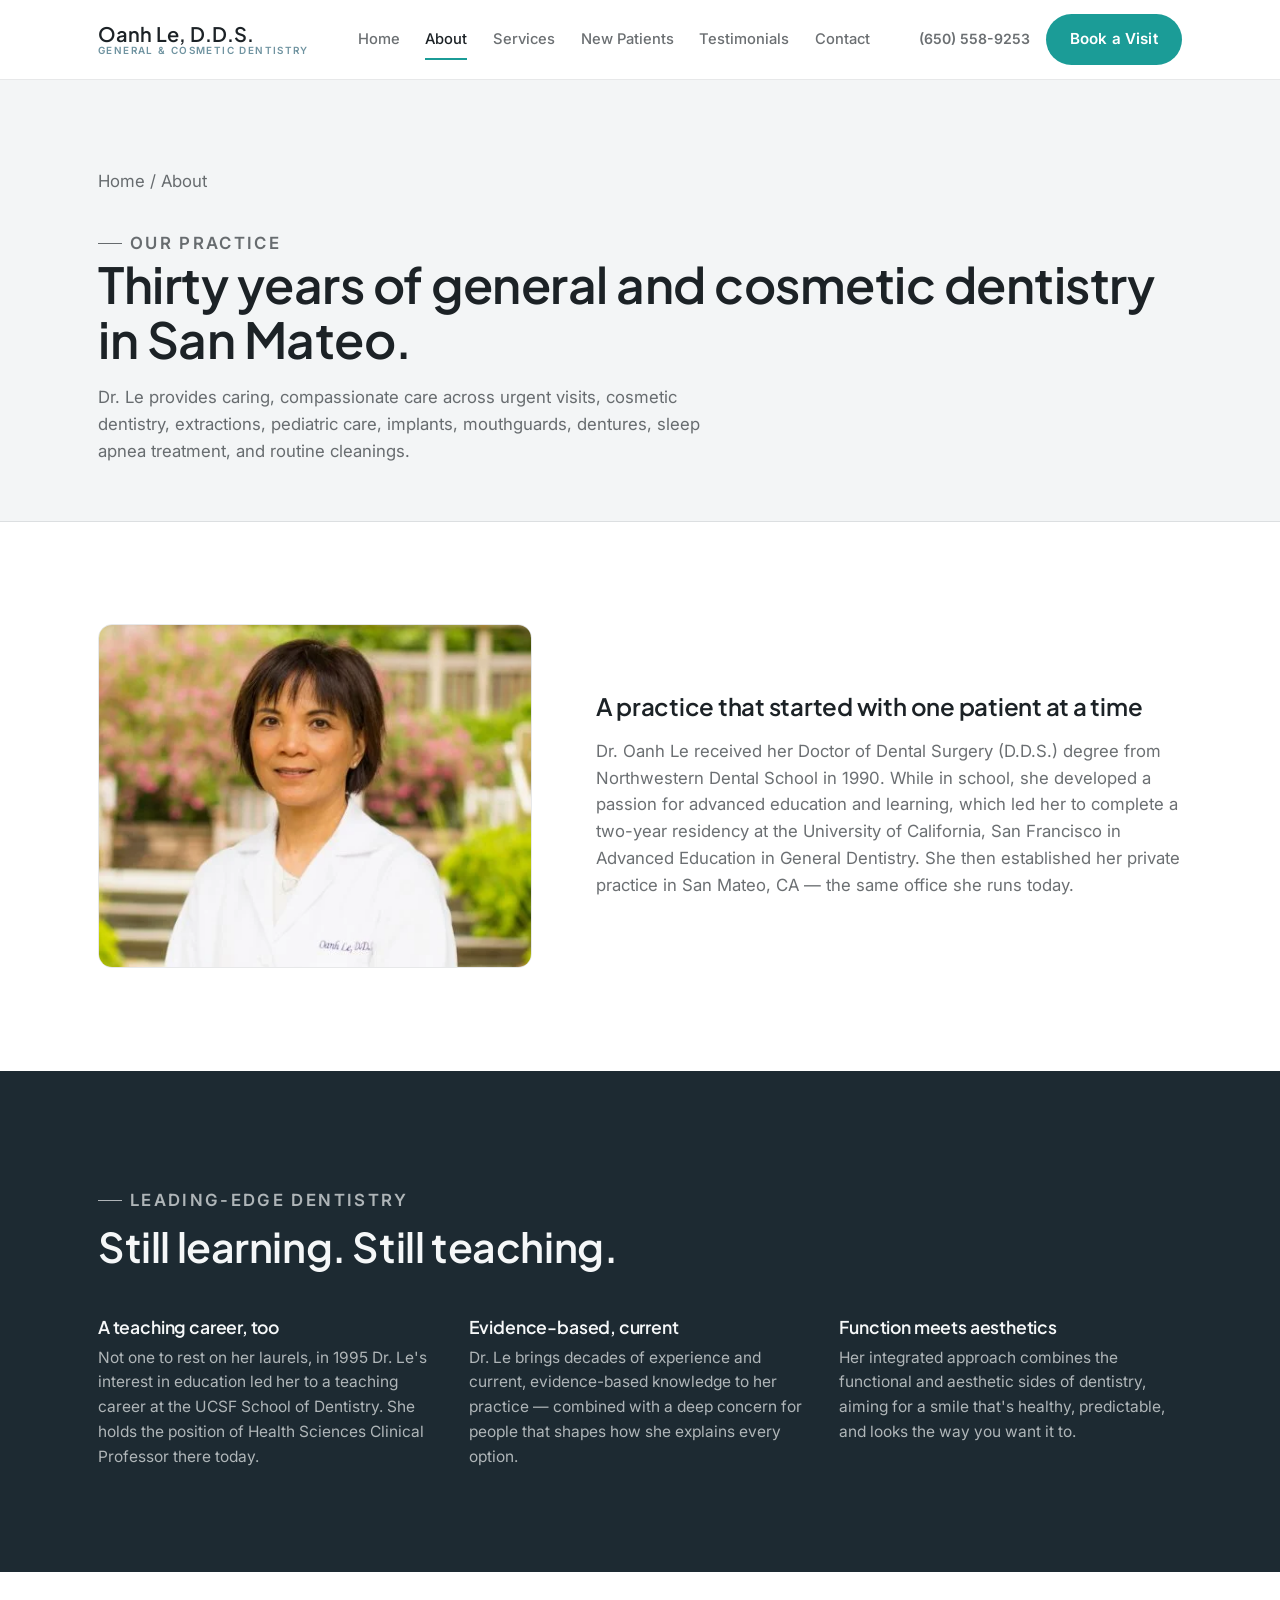
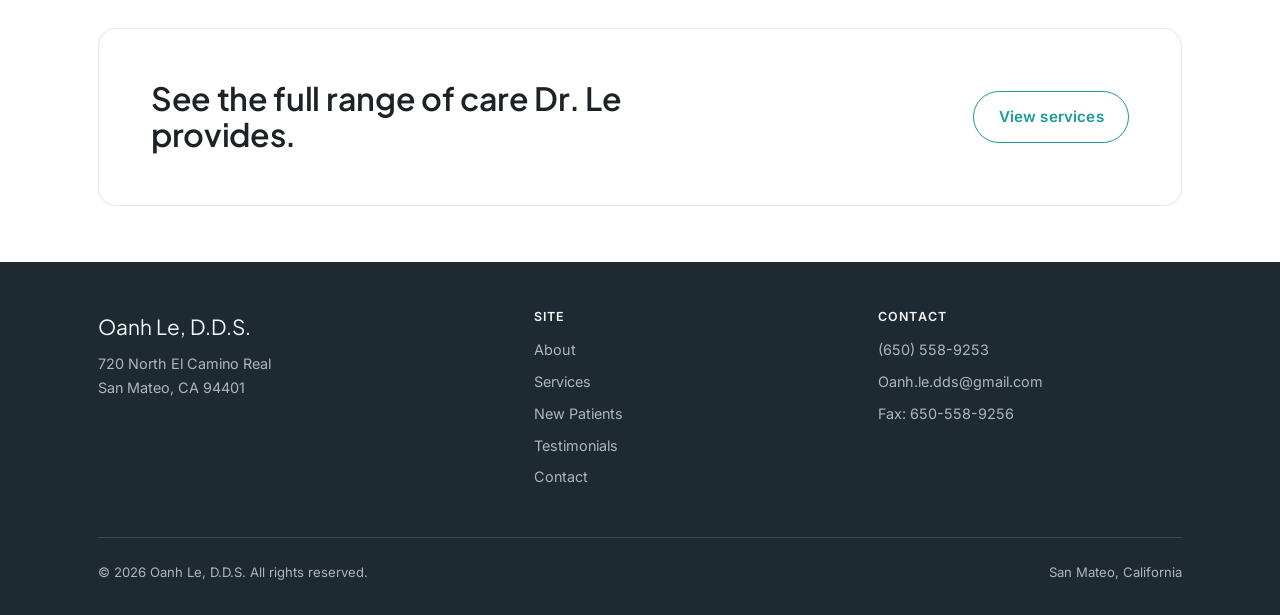
==== oanh-le-dds/about.html @ 487fbf5e "First draft" ====
<!DOCTYPE html>
<html lang="en">
<head>
<meta charset="UTF-8">
<meta name="viewport" content="width=device-width, initial-scale=1.0">
<title>About Dr. Oanh Le, D.D.S. | San Mateo Dentist</title>
<meta name="description" content="Dr. Oanh Le earned her D.D.S. from Northwestern, trained at UCSF, and has practiced general and cosmetic dentistry in San Mateo since the early 1990s.">
<link rel="icon" href="assets/img/favicon.svg" type="image/svg+xml">
<link rel="preconnect" href="https://fonts.googleapis.com">
<link rel="preconnect" href="https://fonts.gstatic.com" crossorigin>
<link href="https://fonts.googleapis.com/css2?family=Plus+Jakarta+Sans:wght@500;600;700;800&family=Inter:wght@400;500;600;700&display=swap" rel="stylesheet">
<link rel="stylesheet" href="assets/css/style.css">
</head>
<body>

<a class="visually-hidden" href="#main">Skip to content</a>

<header class="site-header">
  <div class="container nav">
    <a href="index.html" class="brand">Oanh Le, D.D.S.<span>General &amp; Cosmetic Dentistry</span></a>
    <nav class="nav-links" id="nav-links">
      <a href="index.html">Home</a>
      <a href="about.html" aria-current="page">About</a>
      <a href="services.html">Services</a>
      <a href="new-patients.html">New Patients</a>
      <a href="testimonials.html">Testimonials</a>
      <a href="contact.html">Contact</a>
    </nav>
    <div class="nav-cta">
      <a class="nav-phone" href="tel:+16505589253">(650) 558-9253</a>
      <a class="btn btn--coral" href="contact.html">Book a Visit</a>
      <button class="nav-toggle" aria-label="Toggle menu" aria-expanded="false" aria-controls="nav-links">
        <span></span><span></span><span></span>
      </button>
    </div>
  </div>
</header>

<main id="main">

  <section class="page-hero">
    <div class="container">
      <p class="breadcrumb"><a href="index.html">Home</a> / About</p>
      <p class="eyebrow">Our Practice</p>
      <h1>Thirty years of general and cosmetic dentistry in San Mateo.</h1>
      <p>Dr. Le provides caring, compassionate care across urgent visits, cosmetic dentistry, extractions, pediatric care, implants, mouthguards, dentures, sleep apnea treatment, and routine cleanings.</p>
    </div>
  </section>

  <section class="section--cream">
    <div class="container">
      <div class="grid" style="grid-template-columns: 0.85fr 1.15fr; align-items: center; gap: clamp(2rem, 5vw, 4rem);">
        <div data-reveal>
          <img src="assets/img/oanh-portrait.webp" alt="Dr. Oanh Le, D.D.S." style="width:100%; height:auto; border-radius:14px; border:1px solid var(--line-on-cream); object-fit:cover;">
        </div>
        <div data-reveal>
          <h2>A practice that started with one patient at a time</h2>
          <p style="margin-top:1.1rem; color:var(--text-on-cream-soft); font-size:1.05rem;">Dr. Oanh Le received her Doctor of Dental Surgery (D.D.S.) degree from Northwestern Dental School in 1990. While in school, she developed a passion for advanced education and learning, which led her to complete a two-year residency at the University of California, San Francisco in Advanced Education in General Dentistry. She then established her private practice in San Mateo, CA — the same office she runs today.</p>
        </div>
      </div>
    </div>
  </section>

  <section class="section--ink">
    <div class="container">
      <div class="section-head" data-reveal>
        <p class="eyebrow">Leading-Edge Dentistry</p>
        <h2>Still learning. Still teaching.</h2>
      </div>
      <div class="grid grid--3">
        <div data-reveal>
          <h3 style="font-size:1.1rem; margin-bottom:0.5rem;">A teaching career, too</h3>
          <p style="color:var(--text-on-ink-soft); font-size:0.97rem;">Not one to rest on her laurels, in 1995 Dr. Le's interest in education led her to a teaching career at the UCSF School of Dentistry. She holds the position of Health Sciences Clinical Professor there today.</p>
        </div>
        <div data-reveal>
          <h3 style="font-size:1.1rem; margin-bottom:0.5rem;">Evidence-based, current</h3>
          <p style="color:var(--text-on-ink-soft); font-size:0.97rem;">Dr. Le brings decades of experience and current, evidence-based knowledge to her practice — combined with a deep concern for people that shapes how she explains every option.</p>
        </div>
        <div data-reveal>
          <h3 style="font-size:1.1rem; margin-bottom:0.5rem;">Function meets aesthetics</h3>
          <p style="color:var(--text-on-ink-soft); font-size:0.97rem;">Her integrated approach combines the functional and aesthetic sides of dentistry, aiming for a smile that's healthy, predictable, and looks the way you want it to.</p>
        </div>
      </div>
    </div>
  </section>

  <section class="section--cream section--tight">
    <div class="container">
      <div class="cta-band" data-reveal>
        <h3>See the full range of care Dr. Le provides.</h3>
        <a class="btn btn--outline-ink" href="services.html">View services</a>
      </div>
    </div>
  </section>

</main>

<footer class="site-footer">
  <div class="container">
    <div class="footer-grid">
      <div>
        <p class="footer-brand">Oanh Le, D.D.S.</p>
        <p>720 North El Camino Real<br>San Mateo, CA 94401</p>
      </div>
      <div>
        <h4>Site</h4>
        <ul>
          <li><a href="about.html">About</a></li>
          <li><a href="services.html">Services</a></li>
          <li><a href="new-patients.html">New Patients</a></li>
          <li><a href="testimonials.html">Testimonials</a></li>
          <li><a href="contact.html">Contact</a></li>
        </ul>
      </div>
      <div>
        <h4>Contact</h4>
        <ul>
          <li><a href="tel:+16505589253">(650) 558-9253</a></li>
          <li><a href="mailto:Oanh.le.dds@gmail.com">Oanh.le.dds@gmail.com</a></li>
          <li>Fax: 650-558-9256</li>
        </ul>
      </div>
    </div>
    <div class="footer-bottom">
      <span>© <span data-year></span> Oanh Le, D.D.S. All rights reserved.</span>
      <span>San Mateo, California</span>
    </div>
  </div>
</footer>

<script src="assets/js/main.js"></script>
</body>
</html>
---- oanh-le-dds/assets/css/style.css ----
/* ==========================================================================
   Oanh Le, D.D.S. — Site Stylesheet
   No build step. No dependencies beyond two Google Fonts. Edit by hand.
   ========================================================================== */

:root {
  /* Color tokens */
  --ink: #1D2A32;            /* clean slate-charcoal — dark sections */
  --ink-soft: #2A3B45;       /* slightly lighter ink, for cards on ink */
  --cream: #FFFFFF;          /* clean white — light sections (primary) */
  --cream-dim: #F3F5F6;      /* soft neutral gray, for cards on white */
  --cream-soft: #FBFCFD;     /* near-white — for testimonial sections */
  --coral: #1B9C97;          /* brand accent — turquoise, used sparingly */
  --coral-dark: #147A76;     /* accent hover/active */
  --sage: #6F93A0;           /* cool, muted secondary tone — for quieter accents */
  --text-on-cream: #1C2226;
  --text-on-cream-soft: rgba(28, 34, 38, 0.65);
  --text-on-ink: #F5F7F8;
  --text-on-ink-soft: rgba(245, 247, 248, 0.68);
  --line-on-cream: rgba(28, 34, 38, 0.1);
  --line-on-ink: rgba(245, 247, 248, 0.14);

  /* Type */
  --font-display: "Plus Jakarta Sans", -apple-system, BlinkMacSystemFont, "Segoe UI", sans-serif;
  --font-body: "Inter", -apple-system, BlinkMacSystemFont, "Segoe UI", sans-serif;

  /* Layout */
  --max-width: 1180px;
  --gutter: clamp(1.25rem, 4vw, 3rem);
  --radius: 6px;
  --arc: 999px;
}

/* ---------- Reset ---------- */
*, *::before, *::after { box-sizing: border-box; }
html { scroll-behavior: smooth; }
@media (prefers-reduced-motion: reduce) {
  html { scroll-behavior: auto; }
  *, *::before, *::after {
    animation-duration: 0.01ms !important;
    animation-iteration-count: 1 !important;
    transition-duration: 0.01ms !important;
    scroll-behavior: auto !important;
  }
}
body, h1, h2, h3, h4, p, figure, blockquote, dl, dd { margin: 0; }
ul, ol { margin: 0; padding: 0; list-style: none; }
img { max-width: 100%; display: block; }
a { color: inherit; text-decoration: none; }
button { font: inherit; color: inherit; background: none; border: none; cursor: pointer; }
input, select, textarea { font: inherit; color: inherit; }

body {
  font-family: var(--font-body);
  background: var(--cream);
  color: var(--text-on-cream);
  line-height: 1.6;
  -webkit-font-smoothing: antialiased;
  font-size: 16px;
}

h1, h2, h3, h4 {
  font-family: var(--font-display);
  font-weight: 600;
  line-height: 1.12;
  letter-spacing: -0.01em;
}

.eyebrow {
  display: inline-flex;
  align-items: center;
  gap: 0.5em;
  font-size: 0.78rem;
  font-weight: 600;
  letter-spacing: 0.14em;
  text-transform: uppercase;
  color: var(--sage);
}
.eyebrow::before {
  content: "";
  width: 1.4em;
  height: 1px;
  background: currentColor;
}

.container {
  max-width: var(--max-width);
  margin-inline: auto;
  padding-inline: var(--gutter);
}

section { padding-block: clamp(3.5rem, 8vw, 6.5rem); }
.section--ink { background: var(--ink); color: var(--text-on-ink); }
.section--cream { background: var(--cream); color: var(--text-on-cream); }
.section--cream-soft { background: var(--cream-soft); color: var(--text-on-cream); }
.section--cream-dim { background: var(--cream-dim); color: var(--text-on-cream); }
.section--tight { padding-block: clamp(2.5rem, 5vw, 3.5rem); }

/* ---------- Buttons ---------- */
.btn {
  display: inline-flex;
  align-items: center;
  gap: 0.6em;
  padding: 0.85em 1.6em;
  border-radius: var(--arc);
  font-weight: 600;
  font-size: 0.95rem;
  letter-spacing: 0.01em;
  transition: transform 0.2s ease, background 0.2s ease, color 0.2s ease, box-shadow 0.2s ease;
  white-space: nowrap;
}
.btn--coral {
  background: var(--coral);
  color: #FFFFFF;
}
.btn--coral:hover { background: var(--coral-dark); transform: translateY(-1px); }
.btn--outline-cream {
  border: 1.5px solid var(--line-on-cream);
  color: var(--text-on-cream);
}
.btn--outline-cream:hover { border-color: var(--coral); color: var(--coral); }
.btn--outline-ink {
  border: 1.5px solid var(--line-on-ink);
  color: var(--text-on-ink);
}
.btn--outline-ink:hover { border-color: var(--coral); color: var(--coral); }
.btn--text {
  color: var(--coral);
  font-weight: 600;
  display: inline-flex;
  align-items: center;
  gap: 0.4em;
}
.btn--text .arrow { transition: transform 0.2s ease; }
.btn--text:hover .arrow { transform: translateX(4px); }

/* ---------- Smile-arc signature motif ---------- */
.smile-divider {
  display: block;
  width: 100%;
  height: clamp(28px, 5vw, 56px);
}
.smile-divider path { fill: none; stroke: currentColor; stroke-width: 1.5; }
.smile-divider--cream-to-ink { color: var(--line-on-cream); }
.smile-divider--ink-to-cream { color: var(--line-on-ink); }

.heading-arc {
  position: relative;
  display: inline-block;
  padding-bottom: 0.3em;
}
.heading-arc svg {
  position: absolute;
  left: 0;
  bottom: -2px;
  width: 3.4em;
  height: 10px;
  color: var(--coral);
}

/* ---------- Header / Nav ---------- */
.site-header {
  position: sticky;
  top: 0;
  z-index: 100;
  background: rgba(255, 255, 255, 0.92);
  backdrop-filter: saturate(140%) blur(10px);
  border-bottom: 1px solid var(--line-on-cream);
}
.nav {
  display: flex;
  align-items: center;
  justify-content: space-between;
  padding-block: 0.9rem;
}
.brand {
  font-family: var(--font-display);
  font-size: 1.25rem;
  font-weight: 600;
  color: var(--text-on-cream);
  display: flex;
  flex-direction: column;
  line-height: 1.15;
}
.brand span {
  font-family: var(--font-body);
  font-size: 0.62rem;
  font-weight: 600;
  letter-spacing: 0.14em;
  text-transform: uppercase;
  color: var(--sage);
}
.nav-links {
  display: flex;
  align-items: center;
  gap: clamp(1rem, 2vw, 2.1rem);
}
.nav-links a {
  font-size: 0.92rem;
  font-weight: 500;
  padding-block: 0.4rem;
  position: relative;
  color: var(--text-on-cream-soft);
  transition: color 0.2s ease;
}
.nav-links a::after {
  content: "";
  position: absolute;
  left: 0; right: 0; bottom: -2px;
  height: 2px;
  background: var(--coral);
  transform: scaleX(0);
  transform-origin: left;
  transition: transform 0.25s ease;
}
.nav-links a:hover, .nav-links a[aria-current="page"] {
  color: var(--text-on-cream);
}
.nav-links a:hover::after, .nav-links a[aria-current="page"]::after {
  transform: scaleX(1);
}
.nav-cta { display: flex; align-items: center; gap: 1rem; }
.nav-phone {
  font-size: 0.88rem;
  font-weight: 600;
  color: var(--text-on-cream-soft);
  display: none;
}
.nav-toggle {
  display: none;
  flex-direction: column;
  gap: 5px;
  padding: 0.4rem;
}
.nav-toggle span {
  width: 22px; height: 2px;
  background: var(--text-on-cream);
  transition: transform 0.2s ease, opacity 0.2s ease;
}

@media (min-width: 900px) {
  .nav-phone { display: inline; }
}

@media (max-width: 899px) {
  .nav-toggle { display: flex; }
  .nav-links {
    position: absolute;
    top: 100%; left: 0; right: 0;
    background: var(--cream);
    border-bottom: 1px solid var(--line-on-cream);
    flex-direction: column;
    align-items: flex-start;
    padding: 1rem var(--gutter) 1.5rem;
    gap: 0.9rem;
    transform-origin: top;
    transform: scaleY(0);
    opacity: 0;
    pointer-events: none;
    transition: transform 0.2s ease, opacity 0.2s ease;
  }
  .nav-links.is-open {
    transform: scaleY(1);
    opacity: 1;
    pointer-events: auto;
  }
  .nav-cta .btn { padding: 0.7em 1.2em; font-size: 0.85rem; }
}

/* ---------- Hero ---------- */
.hero {
  position: relative;
  overflow: hidden;
  background: var(--cream);
  color: var(--text-on-cream);
}
.hero-glow {
  position: absolute;
  inset: -20% -10% auto -10%;
  height: 130%;
  background:
    radial-gradient(45% 55% at 18% 20%, rgba(27,156,151,0.10), transparent 60%),
    radial-gradient(38% 45% at 85% 75%, rgba(111,147,160,0.16), transparent 60%);
  pointer-events: none;
}
.hero-inner {
  position: relative;
  display: grid;
  grid-template-columns: 0.95fr 1.05fr;
  gap: clamp(2rem, 5vw, 4rem);
  align-items: center;
  padding-block: clamp(3.5rem, 9vw, 7rem);
}
.hero h1 {
  font-size: clamp(2.4rem, 5vw, 3.9rem);
  color: var(--text-on-cream);
}
.hero h1 em {
  font-style: normal;
  color: var(--coral);
}
.hero p.lede {
  margin-top: 1.2rem;
  font-size: 1.1rem;
  color: var(--text-on-cream-soft);
  max-width: 40ch;
}
.hero-actions {
  margin-top: 2rem;
  display: flex;
  flex-wrap: wrap;
  gap: 0.9rem;
}
.hero-meta {
  margin-top: 2.4rem;
  display: flex;
  gap: 1.8rem;
  flex-wrap: wrap;
}
.hero-meta div { font-size: 0.85rem; color: var(--text-on-cream-soft); }
.hero-meta strong {
  display: block;
  font-family: var(--font-display);
  font-size: 1.6rem;
  color: var(--text-on-cream);
  font-weight: 600;
}

.hero-art {
  position: relative;
  aspect-ratio: 3 / 2;
  border-radius: 18px;
  overflow: hidden;
  background: var(--cream-dim);
  border: 1px solid var(--line-on-cream);
}
.hero-art svg { width: 100%; height: 100%; }
.hero-photo { width: 100%; height: 100%; object-fit: cover; object-position: center; display: block; }


/* ---------- Section headers ---------- */
.section-head {
  max-width: 640px;
  margin-bottom: clamp(2rem, 5vw, 3rem);
}
.section-head h2 { font-size: clamp(1.8rem, 3.2vw, 2.6rem); margin-top: 0.6rem; }
.section-head p { margin-top: 0.9rem; color: var(--text-on-cream-soft); font-size: 1.05rem; }
.section--ink .section-head p { color: var(--text-on-ink-soft); }

/* ---------- Cards / Grids ---------- */
.grid {
  display: grid;
  gap: clamp(1.25rem, 2.5vw, 1.75rem);
}
.grid--3 { grid-template-columns: repeat(3, 1fr); }
.grid--2 { grid-template-columns: repeat(2, 1fr); }
@media (max-width: 900px) {
  .grid--3 { grid-template-columns: repeat(2, 1fr); }
}
@media (max-width: 640px) {
  .grid--3, .grid--2 { grid-template-columns: 1fr; }
}

.card {
  background: var(--cream-dim);
  border: 1px solid var(--line-on-cream);
  border-radius: var(--radius);
  padding: clamp(1.5rem, 3vw, 2rem);
  transition: transform 0.25s ease, box-shadow 0.25s ease, border-color 0.25s ease;
}
.card:hover {
  transform: translateY(-3px);
  border-color: var(--coral);
  box-shadow: 0 14px 34px -18px rgba(22, 35, 31, 0.35);
}
.card .icon {
  width: 42px; height: 42px;
  color: var(--ink);
  margin-bottom: 1.1rem;
}
.card h3 { font-size: 1.18rem; margin-bottom: 0.55rem; }
.card p { color: var(--text-on-cream-soft); font-size: 0.96rem; }
.card .btn--text { margin-top: 1rem; font-size: 0.88rem; }

/* ---------- Timeline (New Patients steps) ---------- */
.timeline { counter-reset: step; }
.timeline li {
  counter-increment: step;
  display: grid;
  grid-template-columns: auto 1fr;
  gap: 1.1rem;
  padding-block: 1.1rem;
  border-top: 1px solid var(--line-on-cream);
}
.timeline li:first-child { border-top: none; }
.timeline li::before {
  content: counter(step, decimal-leading-zero);
  font-family: var(--font-display);
  font-size: 1rem;
  color: var(--ink);
  font-weight: 600;
  padding-top: 0.1rem;
}
.timeline h4 { font-size: 1.02rem; margin-bottom: 0.25rem; }
.timeline p { color: var(--text-on-cream-soft); font-size: 0.95rem; }

/* ---------- Testimonials ---------- */
.testimonial {
  background: var(--cream);
  border: 1px solid var(--line-on-cream);
  border-radius: var(--radius);
  padding: clamp(1.5rem, 3vw, 2.25rem);
  display: flex;
  flex-direction: column;
  gap: 1rem;
}
.stars { color: var(--coral); letter-spacing: 0.15em; font-size: 0.95rem; }
.testimonial blockquote {
  font-family: var(--font-display);
  font-size: 1.08rem;
  line-height: 1.55;
  color: var(--text-on-cream);
}
.testimonial cite {
  font-style: normal;
  font-size: 0.85rem;
  color: var(--text-on-cream-soft);
  font-weight: 600;
}

/* ---------- Insurance / affiliations strip ---------- */
.pill-row { display: flex; flex-wrap: wrap; gap: 0.7rem; }
.pill {
  border: 1px solid var(--line-on-cream);
  border-radius: var(--arc);
  padding: 0.55em 1.1em;
  font-size: 0.88rem;
  font-weight: 500;
  color: var(--text-on-cream-soft);
}
.section--ink .pill { border-color: var(--line-on-ink); color: var(--text-on-ink-soft); }

/* ---------- Contact / Forms ---------- */
.info-list { display: grid; gap: 1.4rem; }
.info-list dt {
  font-size: 0.78rem;
  font-weight: 600;
  letter-spacing: 0.1em;
  text-transform: uppercase;
  color: var(--sage);
  margin-bottom: 0.35rem;
}
.info-list dd { color: var(--text-on-ink-soft); font-size: 1rem; }
.hours-row { display: flex; justify-content: space-between; gap: 1rem; font-size: 0.95rem; padding-block: 0.4rem; border-top: 1px solid var(--line-on-ink); }
.hours-row:first-of-type { border-top: none; }
.hours-row span:first-child { color: var(--text-on-ink); font-weight: 500; }
.hours-row span:last-child { color: var(--text-on-ink-soft); }

.form-card {
  background: var(--cream);
  color: var(--text-on-cream);
  border-radius: 14px;
  padding: clamp(1.75rem, 4vw, 2.75rem);
}
.field-row { display: grid; grid-template-columns: 1fr 1fr; gap: 1rem; }
@media (max-width: 640px) { .field-row { grid-template-columns: 1fr; } }
.field { margin-bottom: 1.15rem; }
.field label {
  display: block;
  font-size: 0.82rem;
  font-weight: 600;
  margin-bottom: 0.4rem;
  color: var(--text-on-cream);
}
.field .req { color: var(--coral); }
.field input, .field select, .field textarea {
  width: 100%;
  padding: 0.75em 0.9em;
  border: 1.5px solid var(--line-on-cream);
  border-radius: 8px;
  background: #fff;
  font-size: 0.96rem;
  transition: border-color 0.2s ease, box-shadow 0.2s ease;
}
.field input:focus, .field select:focus, .field textarea:focus {
  outline: none;
  border-color: var(--coral);
  box-shadow: 0 0 0 3px rgba(27, 156, 151, 0.16);
}
.field textarea { min-height: 120px; resize: vertical; }
.field-check { display: flex; align-items: flex-start; gap: 0.6rem; font-size: 0.87rem; color: var(--text-on-cream-soft); }
.field-check input { width: 1.1rem; height: 1.1rem; margin-top: 0.2rem; flex-shrink: 0; }
.form-note { font-size: 0.82rem; color: var(--text-on-cream-soft); margin-bottom: 1.25rem; line-height: 1.55; }
.form-status { margin-top: 1rem; font-size: 0.92rem; font-weight: 500; display: none; }
.form-status.is-visible { display: block; }
.form-status.is-success { color: #3E7D5C; }
.form-status.is-error { color: var(--coral-dark); }

.map-frame {
  border-radius: 14px;
  overflow: hidden;
  border: 1px solid var(--line-on-ink);
  aspect-ratio: 4/3;
}
.map-frame iframe { width: 100%; height: 100%; border: 0; }

/* ---------- CTA band ---------- */
.cta-band {
  background: var(--cream);
  color: var(--text-on-cream);
  border: 1px solid var(--line-on-cream);
  border-radius: 18px;
  padding: clamp(2rem, 5vw, 3.25rem);
  display: flex;
  flex-wrap: wrap;
  align-items: center;
  justify-content: space-between;
  gap: 1.5rem;
}
.cta-band h3 { font-size: clamp(1.5rem, 3vw, 2rem); max-width: 26ch; color: var(--text-on-cream); }
.cta-band .btn--outline-ink { border-color: var(--coral); color: var(--coral); }
.cta-band .btn--outline-ink:hover { border-color: var(--coral-dark); background: var(--coral); color: #fff; }

/* ---------- Footer ---------- */
.site-footer {
  background: var(--ink);
  color: var(--text-on-ink-soft);
  padding-block: 3rem 2rem;
  font-size: 0.9rem;
}
.footer-grid {
  display: grid;
  grid-template-columns: 1.3fr 1fr 1fr;
  gap: 2.5rem;
  padding-bottom: 2.5rem;
  border-bottom: 1px solid var(--line-on-ink);
}
@media (max-width: 720px) {
  .footer-grid { grid-template-columns: 1fr; }
}
.footer-grid h4 {
  font-family: var(--font-body);
  font-size: 0.78rem;
  letter-spacing: 0.1em;
  text-transform: uppercase;
  color: var(--text-on-ink);
  margin-bottom: 0.9rem;
}
.footer-grid ul li { margin-bottom: 0.55rem; }
.footer-grid a:hover { color: var(--coral); }
.footer-brand { font-family: var(--font-display); font-size: 1.3rem; color: var(--text-on-ink); margin-bottom: 0.6rem; }
.footer-bottom {
  padding-top: 1.5rem;
  display: flex;
  justify-content: space-between;
  flex-wrap: wrap;
  gap: 0.8rem;
  font-size: 0.82rem;
}

/* ---------- Service detail Q&A ---------- */
.service-intro { font-size: 1.08rem; color: var(--text-on-cream-soft); max-width: 68ch; }
.qa-block { padding-block: 1.5rem; border-top: 1px solid var(--line-on-cream); }
.qa-block:first-child { border-top: none; padding-top: 0; }
.qa-block h3 { font-size: 1.1rem; margin-bottom: 0.5rem; }
.qa-block p { color: var(--text-on-cream-soft); font-size: 0.98rem; max-width: 68ch; }
.back-link { display: inline-flex; align-items: center; gap: 0.4em; font-size: 0.88rem; font-weight: 600; color: var(--sage); margin-bottom: 1rem; }
.back-link:hover { color: var(--coral); }

/* ---------- Reveal-on-scroll ---------- */
[data-reveal] {
  opacity: 0;
  transform: translateY(16px);
  transition: opacity 0.6s ease, transform 0.6s ease;
}
[data-reveal].is-visible {
  opacity: 1;
  transform: translateY(0);
}

/* ---------- Page hero (interior pages) ---------- */
.page-hero {
  background: var(--cream-dim);
  color: var(--text-on-cream);
  border-bottom: 1px solid var(--line-on-cream);
  padding-block: clamp(3rem, 7vw, 4.5rem) clamp(2.5rem, 6vw, 3.5rem);
}
.page-hero h1 { font-size: clamp(2rem, 4.2vw, 3.1rem); }
.page-hero p { margin-top: 1rem; color: var(--text-on-cream-soft); max-width: 58ch; font-size: 1.05rem; }
.breadcrumb { font-size: 0.82rem; color: var(--text-on-cream-soft); margin-bottom: 1.2rem; }
.breadcrumb a:hover { color: var(--coral); }

/* ---------- Utility ---------- */
.text-center { text-align: center; }
.mt-lg { margin-top: clamp(2.5rem, 5vw, 4rem); }
.visually-hidden {
  position: absolute; width: 1px; height: 1px;
  overflow: hidden; clip: rect(0,0,0,0); white-space: nowrap;
}
:focus-visible {
  outline: 2px solid var(--coral);
  outline-offset: 2px;
}
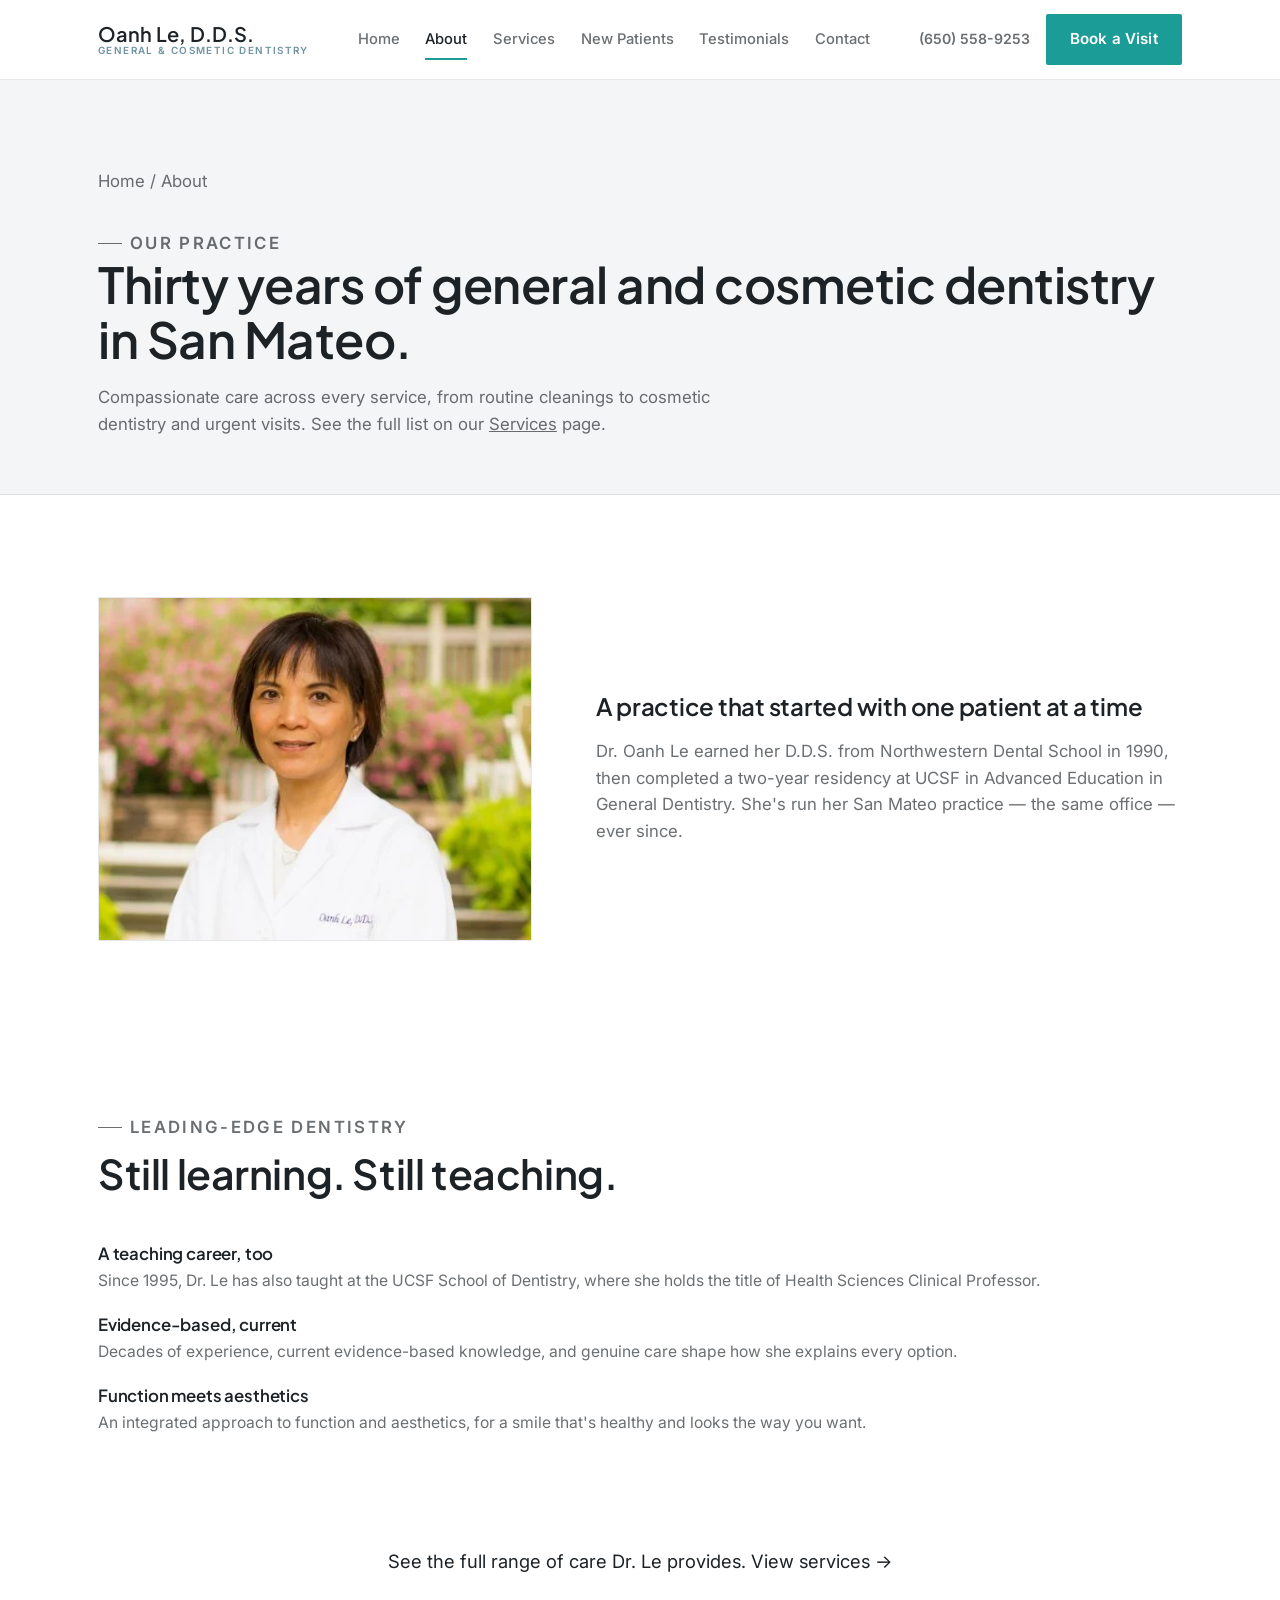
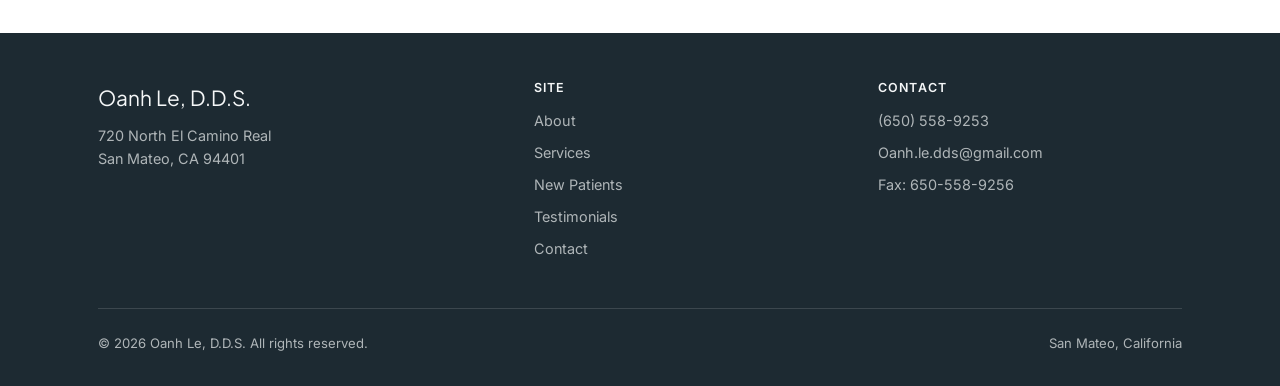
==== commit 0278f195: "Updated 1" ====
--- a/oanh-le-dds/about.html
+++ b/oanh-le-dds/about.html
@@ -43,42 +43,19 @@
       <p class="breadcrumb"><a href="index.html">Home</a> / About</p>
       <p class="eyebrow">Our Practice</p>
       <h1>Thirty years of general and cosmetic dentistry in San Mateo.</h1>
-      <p>Dr. Le provides caring, compassionate care across urgent visits, cosmetic dentistry, extractions, pediatric care, implants, mouthguards, dentures, sleep apnea treatment, and routine cleanings.</p>
+      <p>Compassionate care across every service, from routine cleanings to cosmetic dentistry and urgent visits. See the full list on our <a href="services.html" style="color:inherit; text-decoration:underline;">Services</a> page.</p>
     </div>
   </section>
 
   <section class="section--cream">
     <div class="container">
       <div class="grid" style="grid-template-columns: 0.85fr 1.15fr; align-items: center; gap: clamp(2rem, 5vw, 4rem);">
-        <div data-reveal>
-          <img src="assets/img/oanh-portrait.webp" alt="Dr. Oanh Le, D.D.S." style="width:100%; height:auto; border-radius:14px; border:1px solid var(--line-on-cream); object-fit:cover;">
+        <div>
+          <img src="assets/img/oanh-portrait.webp" alt="Dr. Oanh Le, D.D.S." style="width:100%; height:auto; border:1px solid var(--line-on-cream); object-fit:cover;">
         </div>
-        <div data-reveal>
+        <div>
           <h2>A practice that started with one patient at a time</h2>
-          <p style="margin-top:1.1rem; color:var(--text-on-cream-soft); font-size:1.05rem;">Dr. Oanh Le received her Doctor of Dental Surgery (D.D.S.) degree from Northwestern Dental School in 1990. While in school, she developed a passion for advanced education and learning, which led her to complete a two-year residency at the University of California, San Francisco in Advanced Education in General Dentistry. She then established her private practice in San Mateo, CA — the same office she runs today.</p>
-        </div>
-      </div>
-    </div>
-  </section>
-
-  <section class="section--ink">
-    <div class="container">
-      <div class="section-head" data-reveal>
-        <p class="eyebrow">Leading-Edge Dentistry</p>
-        <h2>Still learning. Still teaching.</h2>
-      </div>
-      <div class="grid grid--3">
-        <div data-reveal>
-          <h3 style="font-size:1.1rem; margin-bottom:0.5rem;">A teaching career, too</h3>
-          <p style="color:var(--text-on-ink-soft); font-size:0.97rem;">Not one to rest on her laurels, in 1995 Dr. Le's interest in education led her to a teaching career at the UCSF School of Dentistry. She holds the position of Health Sciences Clinical Professor there today.</p>
-        </div>
-        <div data-reveal>
-          <h3 style="font-size:1.1rem; margin-bottom:0.5rem;">Evidence-based, current</h3>
-          <p style="color:var(--text-on-ink-soft); font-size:0.97rem;">Dr. Le brings decades of experience and current, evidence-based knowledge to her practice — combined with a deep concern for people that shapes how she explains every option.</p>
-        </div>
-        <div data-reveal>
-          <h3 style="font-size:1.1rem; margin-bottom:0.5rem;">Function meets aesthetics</h3>
-          <p style="color:var(--text-on-ink-soft); font-size:0.97rem;">Her integrated approach combines the functional and aesthetic sides of dentistry, aiming for a smile that's healthy, predictable, and looks the way you want it to.</p>
+          <p style="margin-top:1.1rem; color:var(--text-on-cream-soft); font-size:1.05rem;">Dr. Oanh Le earned her D.D.S. from Northwestern Dental School in 1990, then completed a two-year residency at UCSF in Advanced Education in General Dentistry. She's run her San Mateo practice — the same office — ever since.</p>
         </div>
       </div>
     </div>
@@ -86,10 +63,30 @@
 
   <section class="section--cream section--tight">
     <div class="container">
-      <div class="cta-band" data-reveal>
-        <h3>See the full range of care Dr. Le provides.</h3>
-        <a class="btn btn--outline-ink" href="services.html">View services</a>
+      <div class="section-head">
+        <p class="eyebrow">Leading-Edge Dentistry</p>
+        <h2>Still learning. Still teaching.</h2>
       </div>
+      <div class="plain-list">
+        <div>
+          <h3>A teaching career, too</h3>
+          <p>Since 1995, Dr. Le has also taught at the UCSF School of Dentistry, where she holds the title of Health Sciences Clinical Professor.</p>
+        </div>
+        <div>
+          <h3>Evidence-based, current</h3>
+          <p>Decades of experience, current evidence-based knowledge, and genuine care shape how she explains every option.</p>
+        </div>
+        <div>
+          <h3>Function meets aesthetics</h3>
+          <p>An integrated approach to function and aesthetics, for a smile that's healthy and looks the way you want.</p>
+        </div>
+      </div>
+    </div>
+  </section>
+
+  <section class="section--cream section--tight">
+    <div class="container text-center">
+      <p style="font-size:1.15rem;">See the full range of care Dr. Le provides. <a href="services.html">View services →</a></p>
     </div>
   </section>
 
--- a/oanh-le-dds/assets/css/style.css
+++ b/oanh-le-dds/assets/css/style.css
@@ -27,8 +27,8 @@
   /* Layout */
   --max-width: 1180px;
   --gutter: clamp(1.25rem, 4vw, 3rem);
-  --radius: 6px;
-  --arc: 999px;
+  --radius: 0px;
+  --arc: 2px;
 }
 
 /* ---------- Reset ---------- */
@@ -106,14 +106,14 @@
   font-weight: 600;
   font-size: 0.95rem;
   letter-spacing: 0.01em;
-  transition: transform 0.2s ease, background 0.2s ease, color 0.2s ease, box-shadow 0.2s ease;
+  transition: background 0.15s ease, color 0.15s ease, border-color 0.15s ease;
   white-space: nowrap;
 }
 .btn--coral {
   background: var(--coral);
   color: #FFFFFF;
 }
-.btn--coral:hover { background: var(--coral-dark); transform: translateY(-1px); }
+.btn--coral:hover { background: var(--coral-dark); }
 .btn--outline-cream {
   border: 1.5px solid var(--line-on-cream);
   color: var(--text-on-cream);
@@ -163,8 +163,7 @@
   position: sticky;
   top: 0;
   z-index: 100;
-  background: rgba(255, 255, 255, 0.92);
-  backdrop-filter: saturate(140%) blur(10px);
+  background: #FFFFFF;
   border-bottom: 1px solid var(--line-on-cream);
 }
 .nav {
@@ -274,15 +273,7 @@
   background: var(--cream);
   color: var(--text-on-cream);
 }
-.hero-glow {
-  position: absolute;
-  inset: -20% -10% auto -10%;
-  height: 130%;
-  background:
-    radial-gradient(45% 55% at 18% 20%, rgba(27,156,151,0.10), transparent 60%),
-    radial-gradient(38% 45% at 85% 75%, rgba(111,147,160,0.16), transparent 60%);
-  pointer-events: none;
-}
+.hero-glow { display: none; }
 .hero-inner {
   position: relative;
   display: grid;
@@ -329,7 +320,6 @@
 .hero-art {
   position: relative;
   aspect-ratio: 3 / 2;
-  border-radius: 18px;
   overflow: hidden;
   background: var(--cream-dim);
   border: 1px solid var(--line-on-cream);
@@ -366,12 +356,10 @@
   border: 1px solid var(--line-on-cream);
   border-radius: var(--radius);
   padding: clamp(1.5rem, 3vw, 2rem);
-  transition: transform 0.25s ease, box-shadow 0.25s ease, border-color 0.25s ease;
+  transition: border-color 0.15s ease;
 }
 .card:hover {
-  transform: translateY(-3px);
   border-color: var(--coral);
-  box-shadow: 0 14px 34px -18px rgba(22, 35, 31, 0.35);
 }
 .card .icon {
   width: 42px; height: 42px;
@@ -430,6 +418,56 @@
 
 /* ---------- Insurance / affiliations strip ---------- */
 .pill-row { display: flex; flex-wrap: wrap; gap: 0.7rem; }
+.affiliation-logos { display: flex; flex-wrap: wrap; align-items: center; gap: clamp(1.5rem, 4vw, 3rem); }
+.affiliation-logos img { height: 42px; width: auto; object-fit: contain; }
+
+/* ---------- Plain homepage sections (clone of oanhledds.com styling) ---------- */
+.home-links {
+  display: flex;
+  flex-direction: column;
+  align-items: center;
+  gap: 0.75rem;
+}
+.home-links a {
+  font-family: var(--font-display);
+  font-size: clamp(1.4rem, 3vw, 1.9rem);
+  font-weight: 600;
+  color: var(--text-on-cream);
+  padding-bottom: 0.35rem;
+  border-bottom: 1px solid var(--line-on-cream);
+}
+.home-links a:hover { color: var(--coral); border-color: var(--coral); }
+
+.affiliations-split {
+  display: grid;
+  grid-template-columns: 1fr 1fr;
+  gap: clamp(1.5rem, 4vw, 3rem);
+  align-items: center;
+}
+@media (max-width: 640px) { .affiliations-split { grid-template-columns: 1fr; } }
+.affiliation-names { list-style: disc; padding-left: 1.2em; color: var(--text-on-cream-soft); font-size: 0.98rem; }
+.affiliation-names li { margin-bottom: 0.4rem; }
+
+.plain-list { display: flex; flex-direction: column; gap: 1.4rem; }
+.plain-list h3 { font-size: 1.05rem; margin-bottom: 0.3rem; }
+.plain-list p { color: var(--text-on-cream-soft); font-size: 0.98rem; }
+.plain-list a { color: var(--coral); font-weight: 600; }
+
+.testimonial-plain { display: flex; flex-direction: column; gap: 0.7rem; padding-top: 1.4rem; border-top: 1px solid var(--line-on-cream); }
+.plain-list .testimonial-plain:first-child { padding-top: 0; border-top: none; }
+.testimonial-plain blockquote {
+  font-family: var(--font-display);
+  font-size: 1.05rem;
+  line-height: 1.55;
+  color: var(--text-on-cream);
+}
+.testimonial-plain blockquote p {
+  font-size: 1.05rem;
+  color: var(--text-on-cream);
+  margin-bottom: 0.8em;
+}
+.testimonial-plain blockquote p:last-child { margin-bottom: 0; }
+.testimonial-plain cite { font-style: normal; font-size: 0.85rem; color: var(--text-on-cream-soft); font-weight: 600; }
 .pill {
   border: 1px solid var(--line-on-cream);
   border-radius: var(--arc);
@@ -459,7 +497,6 @@
 .form-card {
   background: var(--cream);
   color: var(--text-on-cream);
-  border-radius: 14px;
   padding: clamp(1.75rem, 4vw, 2.75rem);
 }
 .field-row { display: grid; grid-template-columns: 1fr 1fr; gap: 1rem; }
@@ -477,15 +514,13 @@
   width: 100%;
   padding: 0.75em 0.9em;
   border: 1.5px solid var(--line-on-cream);
-  border-radius: 8px;
   background: #fff;
   font-size: 0.96rem;
-  transition: border-color 0.2s ease, box-shadow 0.2s ease;
+  transition: border-color 0.2s ease;
 }
 .field input:focus, .field select:focus, .field textarea:focus {
   outline: none;
   border-color: var(--coral);
-  box-shadow: 0 0 0 3px rgba(27, 156, 151, 0.16);
 }
 .field textarea { min-height: 120px; resize: vertical; }
 .field-check { display: flex; align-items: flex-start; gap: 0.6rem; font-size: 0.87rem; color: var(--text-on-cream-soft); }
@@ -497,7 +532,6 @@
 .form-status.is-error { color: var(--coral-dark); }
 
 .map-frame {
-  border-radius: 14px;
   overflow: hidden;
   border: 1px solid var(--line-on-ink);
   aspect-ratio: 4/3;
@@ -509,7 +543,6 @@
   background: var(--cream);
   color: var(--text-on-cream);
   border: 1px solid var(--line-on-cream);
-  border-radius: 18px;
   padding: clamp(2rem, 5vw, 3.25rem);
   display: flex;
   flex-wrap: wrap;
@@ -567,16 +600,6 @@
 .back-link { display: inline-flex; align-items: center; gap: 0.4em; font-size: 0.88rem; font-weight: 600; color: var(--sage); margin-bottom: 1rem; }
 .back-link:hover { color: var(--coral); }
 
-/* ---------- Reveal-on-scroll ---------- */
-[data-reveal] {
-  opacity: 0;
-  transform: translateY(16px);
-  transition: opacity 0.6s ease, transform 0.6s ease;
-}
-[data-reveal].is-visible {
-  opacity: 1;
-  transform: translateY(0);
-}
 
 /* ---------- Page hero (interior pages) ---------- */
 .page-hero {
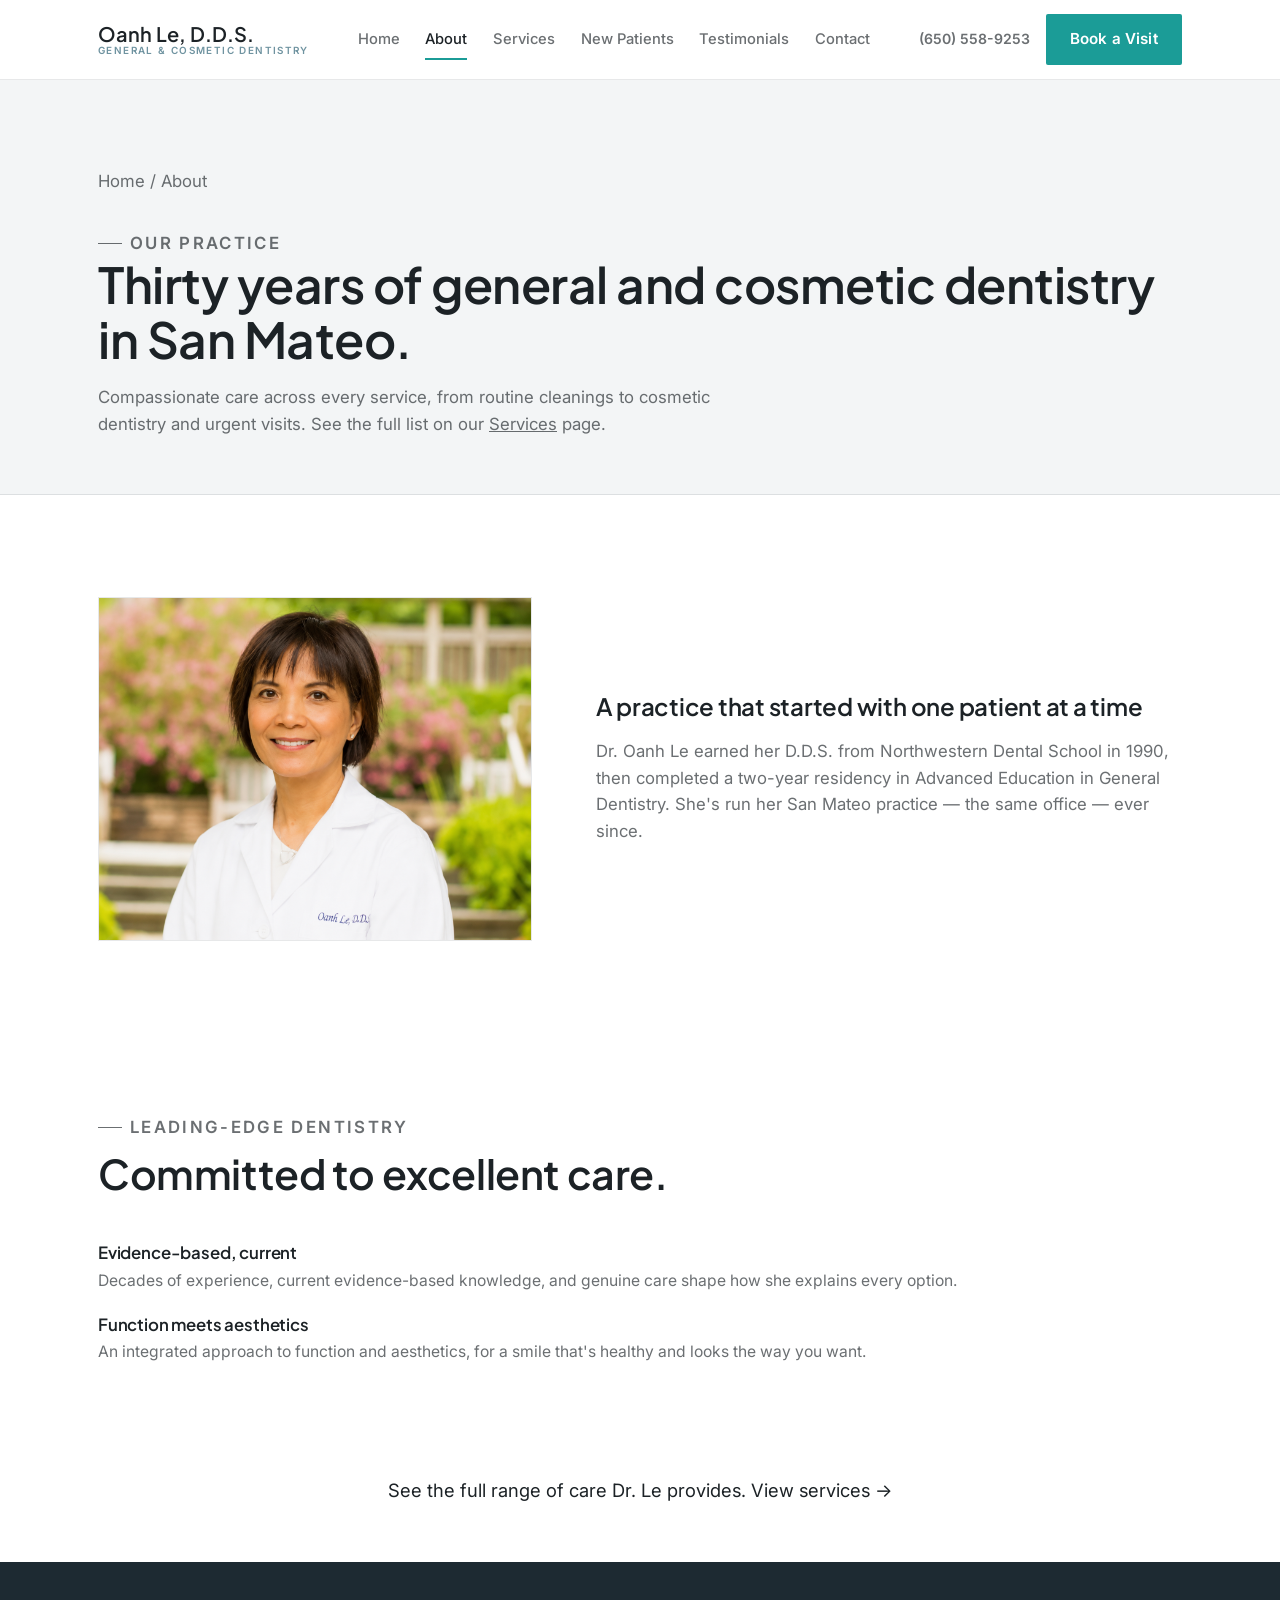
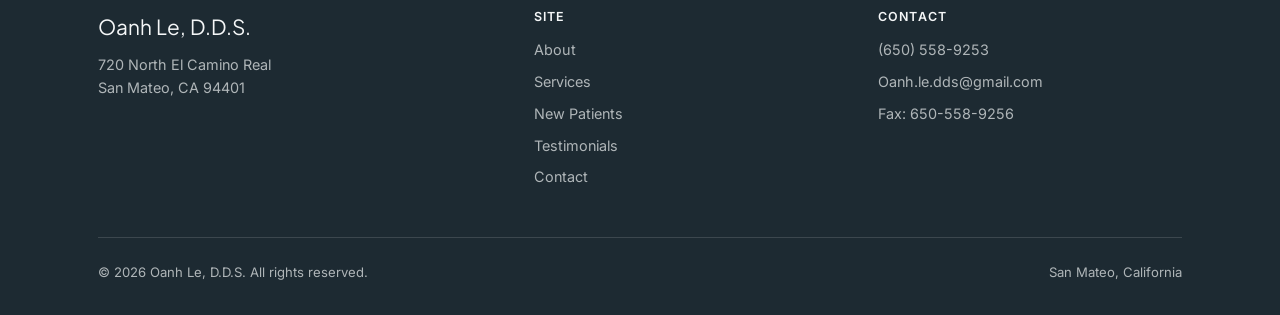
==== commit b6d295d3: "updated 2" ====
--- a/oanh-le-dds/about.html
+++ b/oanh-le-dds/about.html
@@ -4,7 +4,7 @@
 <meta charset="UTF-8">
 <meta name="viewport" content="width=device-width, initial-scale=1.0">
 <title>About Dr. Oanh Le, D.D.S. | San Mateo Dentist</title>
-<meta name="description" content="Dr. Oanh Le earned her D.D.S. from Northwestern, trained at UCSF, and has practiced general and cosmetic dentistry in San Mateo since the early 1990s.">
+<meta name="description" content="Dr. Oanh Le earned her D.D.S. from Northwestern and has practiced general and cosmetic dentistry in San Mateo since the early 1990s.">
 <link rel="icon" href="assets/img/favicon.svg" type="image/svg+xml">
 <link rel="preconnect" href="https://fonts.googleapis.com">
 <link rel="preconnect" href="https://fonts.gstatic.com" crossorigin>
@@ -51,11 +51,11 @@
     <div class="container">
       <div class="grid" style="grid-template-columns: 0.85fr 1.15fr; align-items: center; gap: clamp(2rem, 5vw, 4rem);">
         <div>
-          <img src="assets/img/oanh-portrait.webp" alt="Dr. Oanh Le, D.D.S." style="width:100%; height:auto; border:1px solid var(--line-on-cream); object-fit:cover;">
+          <img src="assets/img/oanh-portrait.png" alt="Dr. Oanh Le, D.D.S." style="width:100%; height:auto; border:1px solid var(--line-on-cream); object-fit:cover;">
         </div>
         <div>
           <h2>A practice that started with one patient at a time</h2>
-          <p style="margin-top:1.1rem; color:var(--text-on-cream-soft); font-size:1.05rem;">Dr. Oanh Le earned her D.D.S. from Northwestern Dental School in 1990, then completed a two-year residency at UCSF in Advanced Education in General Dentistry. She's run her San Mateo practice — the same office — ever since.</p>
+          <p style="margin-top:1.1rem; color:var(--text-on-cream-soft); font-size:1.05rem;">Dr. Oanh Le earned her D.D.S. from Northwestern Dental School in 1990, then completed a two-year residency in Advanced Education in General Dentistry. She's run her San Mateo practice — the same office — ever since.</p>
         </div>
       </div>
     </div>
@@ -65,13 +65,9 @@
     <div class="container">
       <div class="section-head">
         <p class="eyebrow">Leading-Edge Dentistry</p>
-        <h2>Still learning. Still teaching.</h2>
+        <h2>Committed to excellent care.</h2>
       </div>
       <div class="plain-list">
-        <div>
-          <h3>A teaching career, too</h3>
-          <p>Since 1995, Dr. Le has also taught at the UCSF School of Dentistry, where she holds the title of Health Sciences Clinical Professor.</p>
-        </div>
         <div>
           <h3>Evidence-based, current</h3>
           <p>Decades of experience, current evidence-based knowledge, and genuine care shape how she explains every option.</p>
--- a/oanh-le-dds/assets/css/style.css
+++ b/oanh-le-dds/assets/css/style.css
@@ -47,6 +47,8 @@
 ul, ol { margin: 0; padding: 0; list-style: none; }
 img { max-width: 100%; display: block; }
 a { color: inherit; text-decoration: none; }
+.link-subtle { text-decoration: underline; text-decoration-color: var(--line-on-cream); text-underline-offset: 2px; }
+.link-subtle:hover { text-decoration-color: currentColor; }
 button { font: inherit; color: inherit; background: none; border: none; cursor: pointer; }
 input, select, textarea { font: inherit; color: inherit; }
 
@@ -327,6 +329,41 @@
 .hero-art svg { width: 100%; height: 100%; }
 .hero-photo { width: 100%; height: 100%; object-fit: cover; object-position: center; display: block; }
 
+.hero-art .hero-photo {
+  position: absolute;
+  inset: 0;
+  opacity: 0;
+  transition: opacity 0.6s ease;
+}
+.hero-art .hero-photo.is-active { opacity: 1; }
+
+.hero-dots {
+  display: flex;
+  justify-content: center;
+  gap: 0.5rem;
+  margin-top: 0.9rem;
+}
+.hero-dots button {
+  width: 8px;
+  height: 8px;
+  border-radius: 50%;
+  border: 1px solid var(--line-on-cream);
+  background: var(--cream-dim);
+  padding: 0;
+  cursor: pointer;
+}
+.hero-dots button.is-active { background: var(--coral); border-color: var(--coral); }
+
+.hero-lines { margin-top: 1.1rem; text-align: center; }
+.hero-lines p {
+  font-family: var(--font-display);
+  font-weight: 700;
+  font-size: clamp(1rem, 2.2vw, 1.15rem);
+  color: var(--text-on-cream);
+}
+.hero-lines p + p { margin-top: 0.45rem; }
+.hero-phone-highlight { color: var(--coral); font-weight: 800; }
+
 
 /* ---------- Section headers ---------- */
 .section-head {
@@ -488,11 +525,14 @@
   color: var(--sage);
   margin-bottom: 0.35rem;
 }
-.info-list dd { color: var(--text-on-ink-soft); font-size: 1rem; }
-.hours-row { display: flex; justify-content: space-between; gap: 1rem; font-size: 0.95rem; padding-block: 0.4rem; border-top: 1px solid var(--line-on-ink); }
+.info-list dd { color: var(--text-on-cream); font-size: 1rem; }
+.hours-row { display: flex; justify-content: space-between; gap: 1rem; font-size: 0.95rem; padding-block: 0.4rem; border-top: 1px solid var(--line-on-cream); }
 .hours-row:first-of-type { border-top: none; }
-.hours-row span:first-child { color: var(--text-on-ink); font-weight: 500; }
-.hours-row span:last-child { color: var(--text-on-ink-soft); }
+.hours-row span:first-child { color: var(--text-on-cream); font-weight: 500; }
+.hours-row span:last-child { color: var(--text-on-cream-soft); }
+.map-links { margin-top: 0.5rem; font-size: 0.92rem; }
+.map-links a { color: var(--coral); font-weight: 600; }
+.map-links span { color: var(--text-on-cream-soft); margin: 0 0.4em; }
 
 .form-card {
   background: var(--cream);
